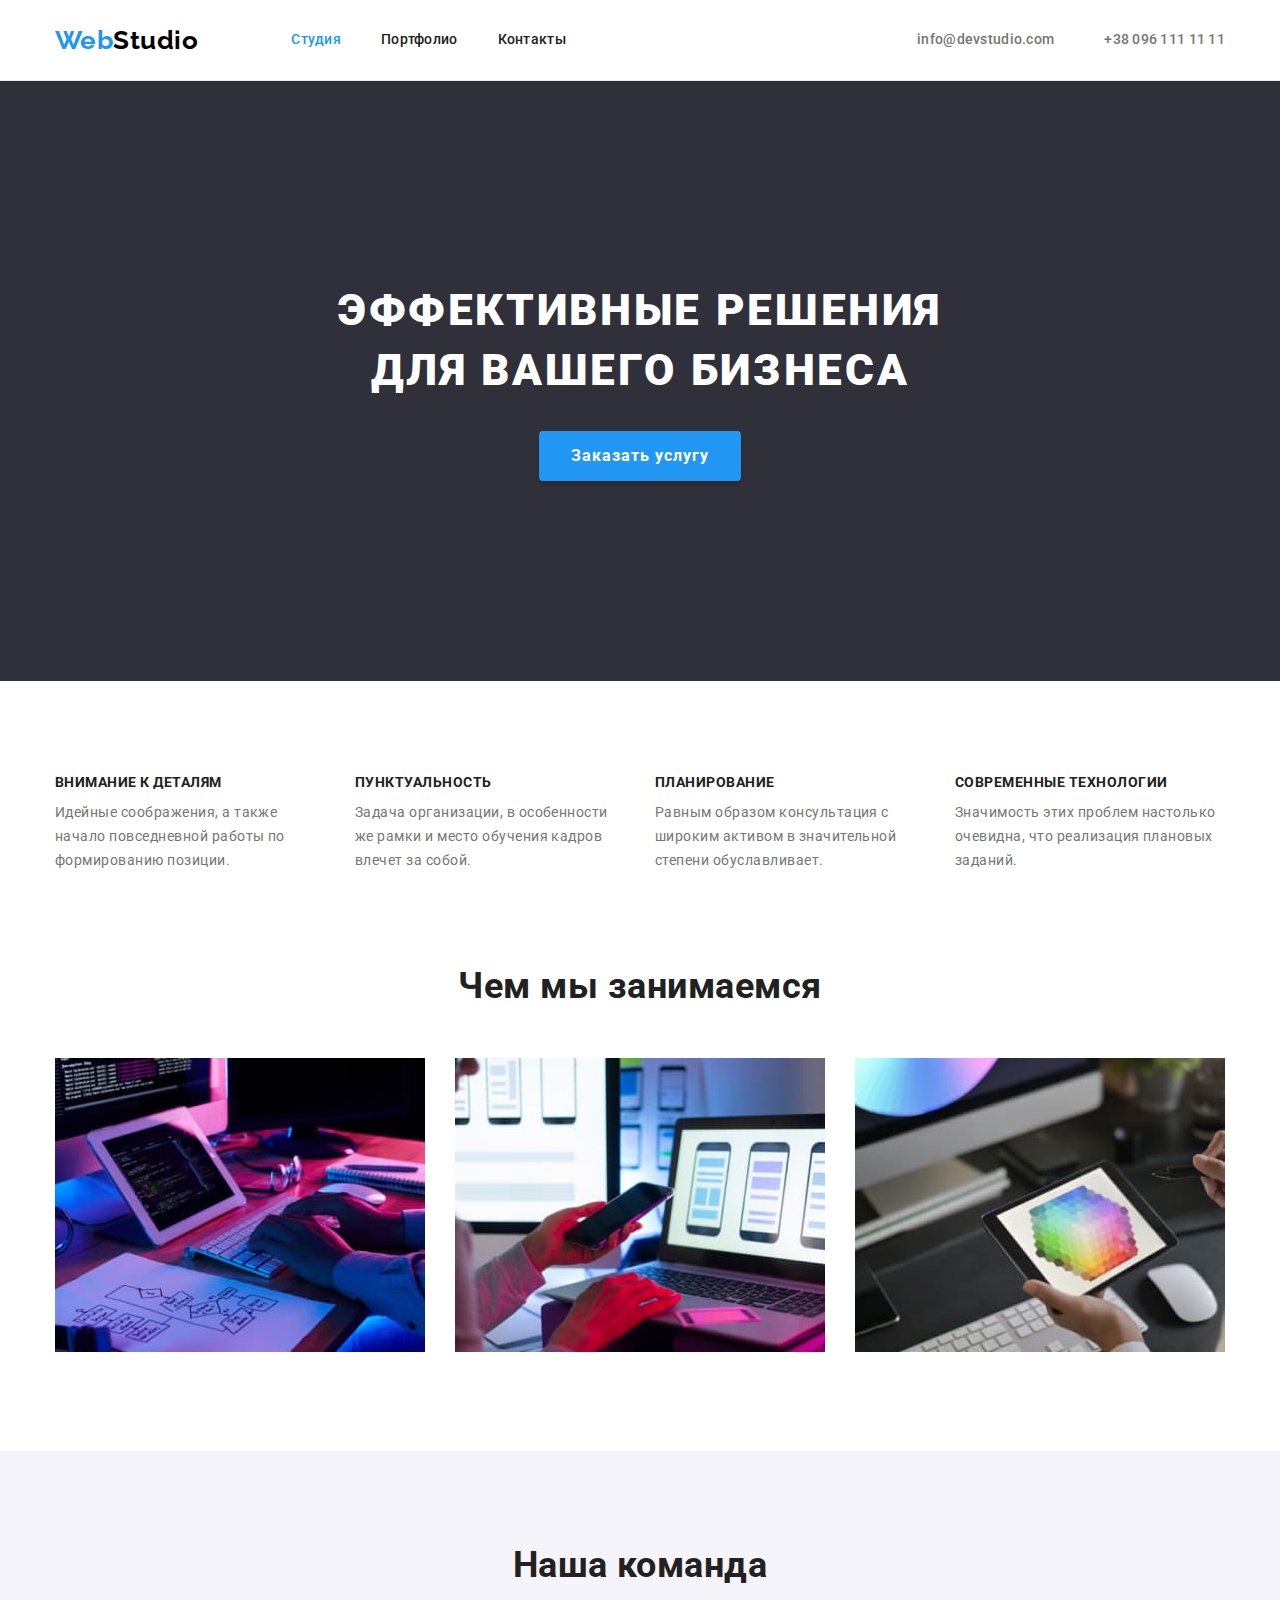
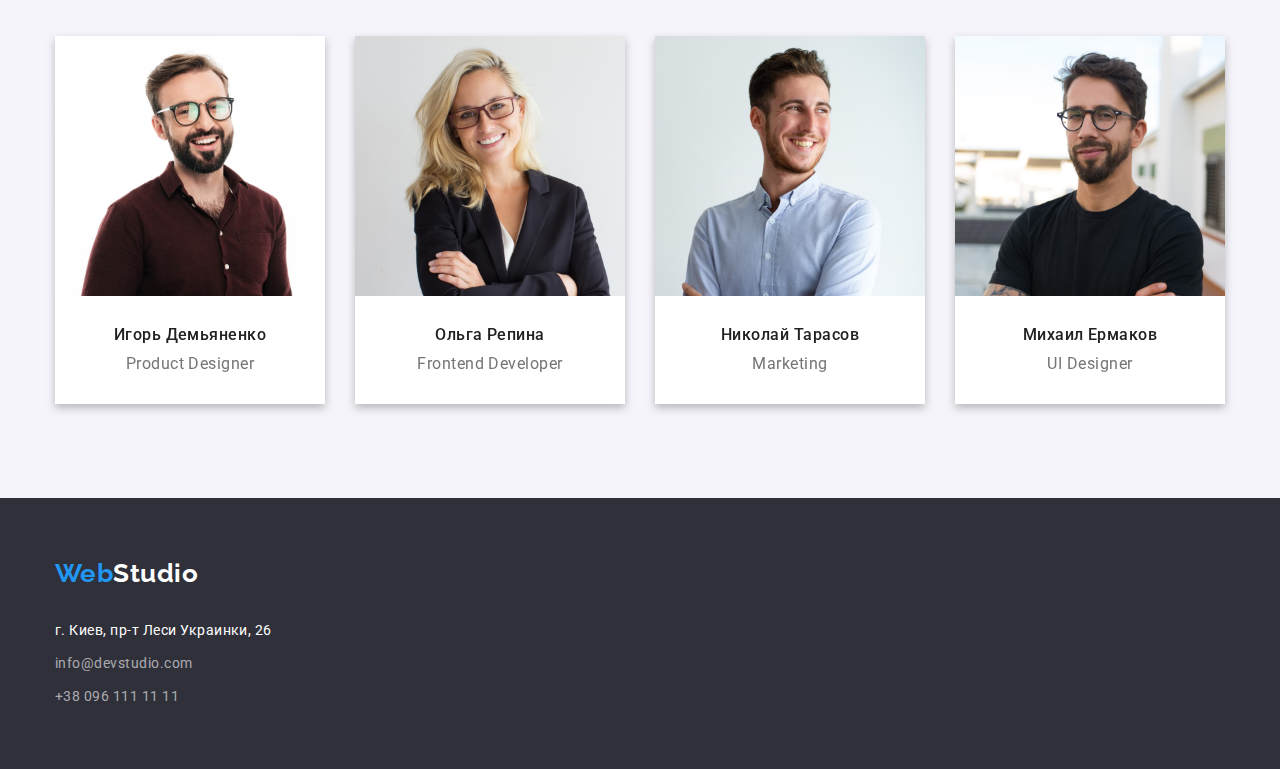
==== index.html @ 577b6de7 "Initial commit" ====
<!DOCTYPE html>
<html lang="ru">
  <head>
    <meta charset="UTF-8" />
    <meta http-equiv="X-UA-Compatible" content="IE=edge" />
    <meta name="viewport" content="width=device-width, initial-scale=1.0" />
    <title>Document</title>
    <link
      href="https://fonts.googleapis.com/css2?family=Raleway:wght@700&family=Roboto:wght@400;500;700;900&display=swap"
      rel="stylesheet"
    />
    <link
      rel="stylesheet"
      href="https://cdn.jsdelivr.net/npm/modern-normalize@1.1.0/modern-normalize.min.css"
    />
    <link rel="stylesheet" href="./css/styles.css" />
  </head>
  <body>
    <header class="page-header">
      <div class="container main-nav">
        <nav class="nav-header">
          <a class="logo" href="./index.html"><span>Web</span>Studio</a>
          <ul class="nav-list">
            <li class="item"><a class="link current" href="./index.html">Студия</a></li>
            <li class="item"><a class="link" href="./portfoio.html">Портфолио</a></li>
            <li class="item"><a class="link" href="">Контакты</a></li>
          </ul>
        </nav>
        <div class="contacts-box">
          <a class="contacts" href="mailto:info@devstudio.com">info@devstudio.com</a>
          <a class="contacts" href="tel:+380961111111">+38 096 111 11 11</a>
        </div>
      </div>
    </header>
    <main>
      <section class="main">
        <div class="container main-container">
          <h1 class="main-title">Эффективные решения для вашего бизнеса</h1>
          <button class="button main-btn" type="button">Заказать услугу</button>
        </div>
      </section>
      <section class="section">
        <div class="container">
          <!-- приховати <h2>Преимущества</h2>  -->
          <h2 class="visually-hidden">Преимущества</h2>
          <ul class="features-list">
            <li class="item">
              <h3 class="features-title">Внимание к деталям</h3>
              <p class="features-text">
                Идейные соображения, а также начало повседневной работы по формированию позиции.
              </p>
            </li>
            <li class="item">
              <h3 class="features-title">Пунктуальность</h3>
              <p class="features-text">
                Задача организации, в особенности же рамки и место обучения кадров влечет за собой.
              </p>
            </li>
            <li class="item">
              <h3 class="features-title">Планирование</h3>
              <p class="features-text">
                Равным образом консультация с широким активом в значительной степени обуславливает.
              </p>
            </li>
            <li class="item">
              <h3 class="features-title">Современные технологии</h3>
              <p class="features-text">
                Значимость этих проблем настолько очевидна, что реализация плановых заданий.
              </p>
            </li>
          </ul>
        </div>
      </section>
      <section class="section top">
        <div class="container">
          <h2 class="section-title">Чем мы занимаемся</h2>
          <ul class="do-list">
            <li><img src="images/todo/box_1.jpg" alt="Разработка" width="370" /></li>
            <li><img src="images/todo/box_2.jpg" alt="Структура" width="370" /></li>
            <li><img src="images/todo/box_3.jpg" alt="Дизайн" width="370" /></li>
          </ul>
        </div>
      </section>

      <section class="section dark">
        <div class="container">
          <h2 class="section-title">Наша команда</h2>
          <ul class="team-list">
            <li class="team-item">
              <img src="images/team/team_1.jpg" alt="Мужчина" width="270" />
              <div class="team-item-bottom">
                <h3 class="team-title">Игорь Демьяненко</h3>
                <p class="team-text" lang="en">Product Designer</p>
              </div>
            </li>
            <li class="team-item">
              <img src="images/team/team_2.jpg" alt="Женщина" width="270" />
              <div class="team-item-bottom">
                <h3 class="team-title">Ольга Репина</h3>
                <p class="team-text" lang="en">Frontend Developer</p>
              </div>
            </li>
            <li class="team-item">
              <img src="images/team/team_3.jpg" alt="Мужчина" width="270" />
              <div class="team-item-bottom">
                <h3 class="team-title">Николай Тарасов</h3>
                <p class="team-text" lang="en">Marketing</p>
              </div>
            </li>
            <li class="team-item">
              <img src="images/team/team_4.jpg" alt="Мужчина" width="270" />
              <div class="team-item-bottom">
                <h3 class="team-title">Михаил Ермаков</h3>
                <p class="team-text" lang="en">UI Designer</p>
              </div>
            </li>
          </ul>
        </div>
      </section>
    </main>
    <footer class="footer">
      <div class="container cotainer-footer">
        <a class="logo dark-bg" href="./index.html"><span>Web</span>Studio</a>
        <address>
          <ul class="address-list">
            <li><a class="street" href="">г. Киев, пр-т Леси Украинки, 26</a></li>
            <li><a class="contacts" href="mailto:info@devstudio.com">info@devstudio.com</a></li>
            <li><a class="contacts" href="tel:+380961111111">+38 096 111 11 11</a></li>
          </ul>
        </address>
      </div>
    </footer>
  </body>
</html>
---- css/styles.css ----
:root {
  --brand-color: #2196f3;
  --primay-text-color: #757575;
  --second-text-color: #ffffff;
  --third-text-color: #000000;
  --title-text-color: #212121;
  --bg-color-primary: #ffffff;
  --bg-color-second: #f5f4fa;
  --bg-color-third: #2f303a;
  --address-color: rgba(255, 255, 255, 0.6);
}

body {
  background-color: var(--bg-color-primary);
  font-family: 'Roboto', sans-serif;
  letter-spacing: 0.03em;
}
ul {
  list-style: none;
  margin-top: 0;
  margin-bottom: 0;
  padding-left: 0;
}
h1,
h2,
h3,
h4,
p {
  margin-top: 0;
  margin-bottom: 0;
}
button {
  font-family: inherit;
  cursor: pointer;
  border: none;
}

.container {
  width: 1200px;
  padding-left: 15px;
  padding-right: 15px;
  margin-left: auto;
  margin-right: auto;
}
.section {
  padding-top: 94px;
  padding-bottom: 94px;
}
.visually-hidden {
  position: absolute;
  width: 1px;
  height: 1px;
  margin: -1px;
  border: 0;
  padding: 0;
  white-space: nowrap;
  clip-path: inset(100%);
  clip: rect(0 0 0 0);
  overflow: hidden;
}

/* хедер */
.page-header {
  border-bottom: 1px solid #ececec;
}
.main-nav {
  display: flex;
  justify-content: space-between;
  align-items: center;
}
.nav-header {
  display: flex;
  align-items: center;
}
.logo {
  margin-right: 93px;
  color: var(--third-text-color);
  font-family: 'Raleway', sans-serif;
  font-weight: 700;
  font-size: 26px;
  line-height: 1.19;
  text-decoration: none;
}
.logo span {
  color: var(--brand-color);
}
.nav-list {
  display: flex;
}
.nav-list .link {
  display: block;
  padding-top: 32px;
  padding-bottom: 32px;
  color: var(--title-text-color);
  font-weight: 500;
  font-size: 14px;
  line-height: 1.14;
  letter-spacing: 0.02em;
  text-decoration: none;
}
.nav-list .item:not(:last-child) {
  margin-right: 40px;
}
.nav-list .link:hover,
.nav-list .link:focus {
  color: var(--brand-color);
}
.nav-list .link.current {
  color: var(--brand-color);
}
.page-header .contacts {
  margin-right: 50px;
  color: var(--primay-text-color);
  font-weight: 500;
  font-size: 14px;
  line-height: 1.14;
  letter-spacing: 0.02em;
  text-decoration: none;
}
.page-header .contacts:last-child {
  margin-right: 0;
}
.contacts:hover,
.contacts:focus {
  color: var(--brand-color);
}
.contacts-box {
  display: flex;
  /* gap: 50px; */
}

/* головний */
.main {
  text-align: center;
  background-color: var(--bg-color-third);
}
.main-container {
  padding-top: 200px;
  padding-bottom: 200px;
}
.main-title {
  width: 696px;
  margin-bottom: 30px;
  margin-left: auto;
  margin-right: auto;
  text-transform: uppercase;

  color: var(--second-text-color);
  font-weight: 900;
  font-size: 44px;
  line-height: 1.36;
  text-align: center;
  letter-spacing: 0.06em;
}
.button.main-btn {
  box-shadow: 0px 4px 4px rgba(0, 0, 0, 0.15);
  border-radius: 4px;
  color: var(--second-text-color);
  background-color: var(--brand-color);
  padding: 10px 32px;
  font-weight: 700;
  font-size: 16px;
  line-height: 1.88;
  letter-spacing: 0.06em;
}

/* перваги */
.features-list {
  display: flex;
  justify-content: space-between;
}
.features-list .item {
  width: 270px;
}
.features-title {
  margin-bottom: 10px;
  color: var(--title-text-color);
  font-weight: 700;
  font-size: 14px;
  line-height: 1.14;
  text-transform: uppercase;
}
.features-text {
  color: var(--primay-text-color);
  font-size: 14px;
  line-height: 1.71;
}
/* роота */
.section.top {
  padding-top: 0;
}
.section-title {
  margin-bottom: 50px;
  color: var(--title-text-color);
  font-weight: 700;
  font-size: 36px;
  line-height: 1.16;
  text-align: center;
}
.do-list {
  display: flex;
  justify-content: space-between;
}
/* команда */
.section.dark {
  background-color: var(--bg-color-second);
}
.team-list {
  display: flex;
  /* gap: 30px; */
}
.team-item {
  margin-right: 30px;
  /* flex-basis: calc((100% - 90px)/4; */
  width: 270px;
  text-align: center;
  filter: drop-shadow(0px 4px 4px rgba(0, 0, 0, 0.25));
}
.team-item:last-child {
  margin-right: 0;
}
.team-title {
  color: var(--title-text-color);
  font-weight: 500;
  font-size: 16px;
  line-height: 1.18;
  margin-bottom: 10px;
}

.team-item img {
  display: block;
}
.team-item-bottom {
  background-color: var(--bg-color-primary);
  padding: 30px 10px;
}
.team-text {
  color: var(--primay-text-color);
  font-size: 16px;
  line-height: 1.18;
}
/* футер */
.footer {
  background-color: var(--bg-color-third);
}
.cotainer-footer {
  padding-top: 60px;
  padding-bottom: 60px;
}
.logo.dark-bg {
  display: block;
  margin-bottom: 30px;
  color: var(--second-text-color);
}
.address-list {
  font-style: normal;
  font-size: 14px;
  line-height: 1.71;
}
.address-list .street {
  color: var(--second-text-color);
  text-decoration: none;
}
/* .address-list .street:hover,
.address-list .street:focus {
  color: var(--brand-color);
} */
.address-list .contacts {
  display: block;
  margin-top: 9px;
  color: var(--address-color);
  text-decoration: none;
}
.address-list .contacts:hover,
.address-list .contacts:focus {
  color: var(--brand-color);
}

/* portfolio.html */
.button-list {
  display: flex;
  align-items: center;
  justify-content: center;
  /* gap: 8px; */
  margin-bottom: 50px;
}
.button-list .button {
  padding: 6px 22px;
  border-radius: 4px;
  color: var(--title-text-color);
  background-color: var(--bg-color-second);
  font-weight: 500;
  font-size: 16px;
  line-height: 1.62;
  letter-spacing: 0.03em;
}
.button-items {
  margin-right: 8px;
}
.button-items:last-child {
  margin-right: 0;
}
.button-list .button:hover,
.button-list .button:focus {
  color: var(--second-text-color);
  background-color: var(--brand-color);
}
.projects-list {
  display: flex;
  flex-wrap: wrap;
  /* gap: 30px; */
}
.projects-list-items {
  margin-bottom: 30px;
  margin-right: 30px;
}
.projects-list-items:nth-child(3n) {
  margin-right: 0;
}
.projects-list-items:nth-child(n + 7) {
  margin-bottom: 0;
}
.projects-list img {
  display: block;
}
.projects-img {
  border: 1px solid #eeeeee;
  border-top: none;
  padding: 20px 24px;
}
.project-title {
  color: var(--title-text-color);
  font-weight: 700;
  font-size: 18px;
  line-height: 2;
  letter-spacing: 0.06em;
  margin-bottom: 4px;
}
.project-text {
  color: var(--primay-text-color);
  font-size: 16px;
  line-height: 1.88;
}
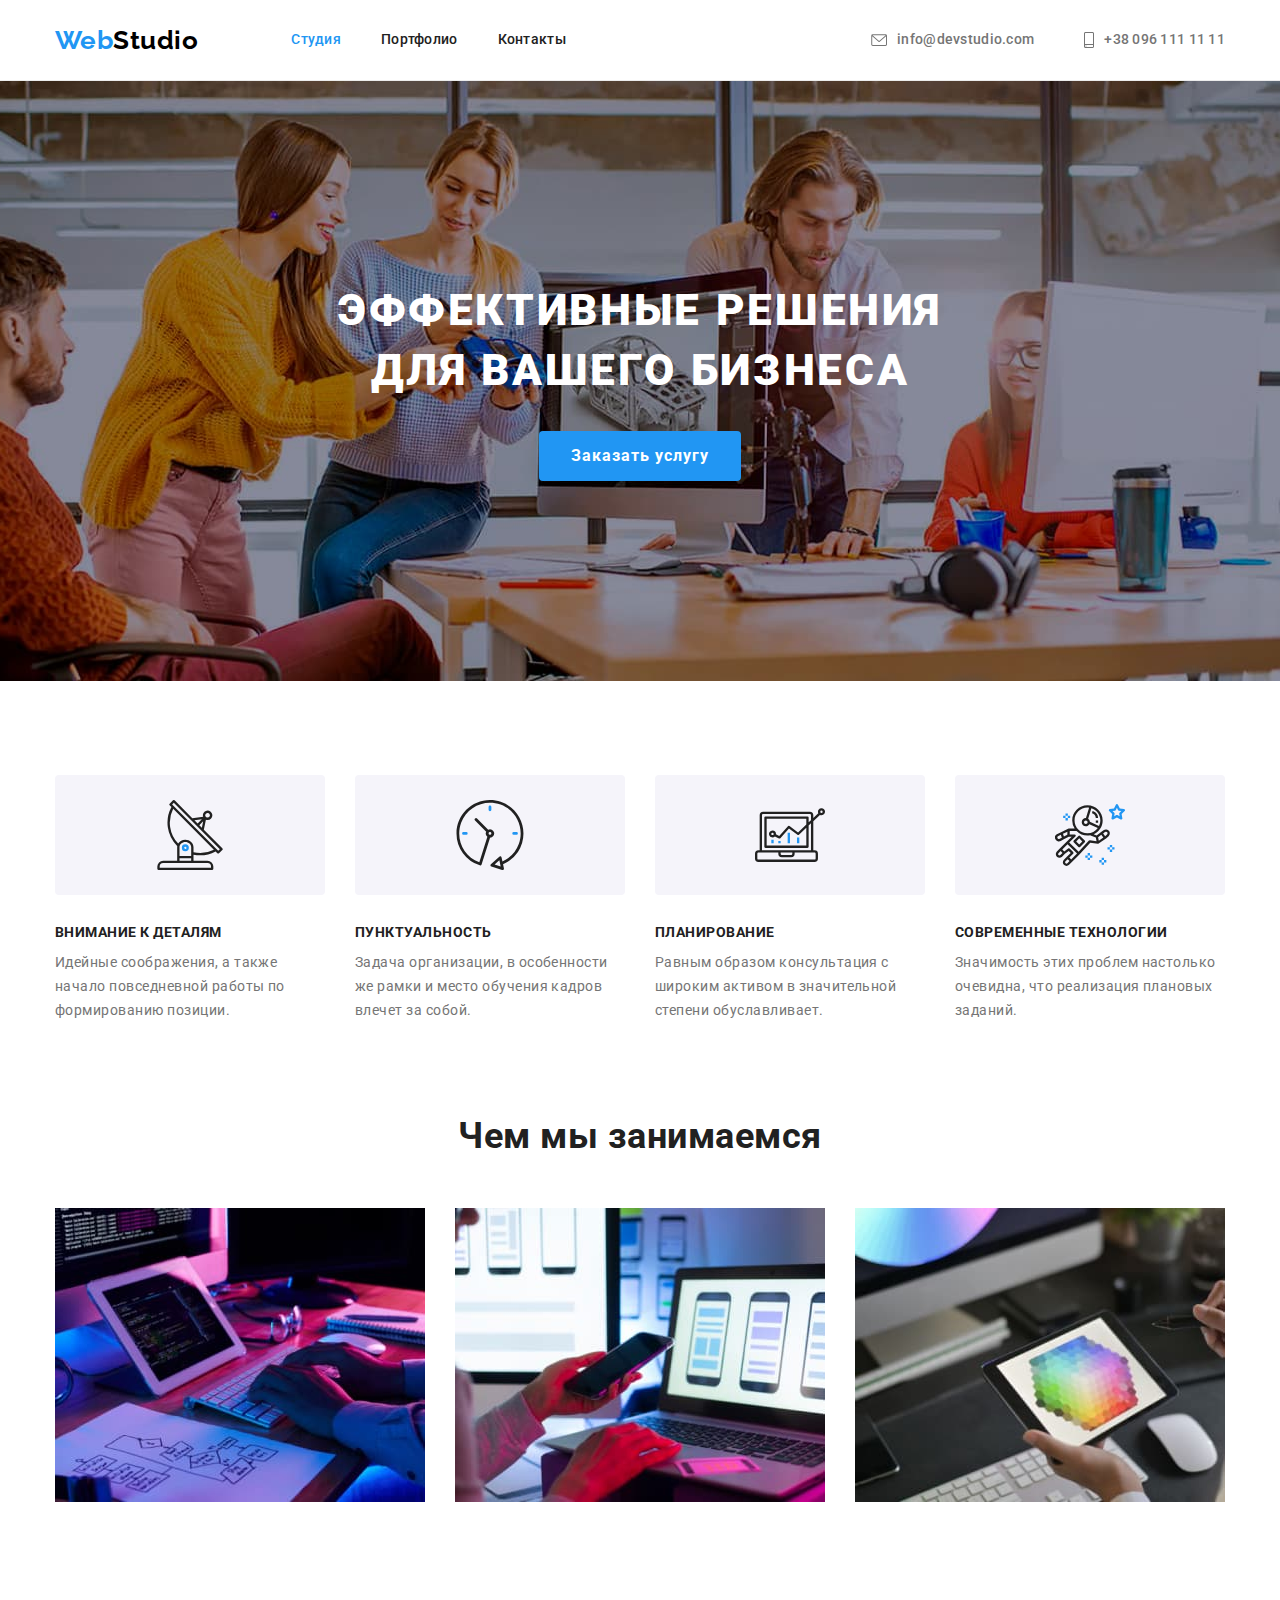
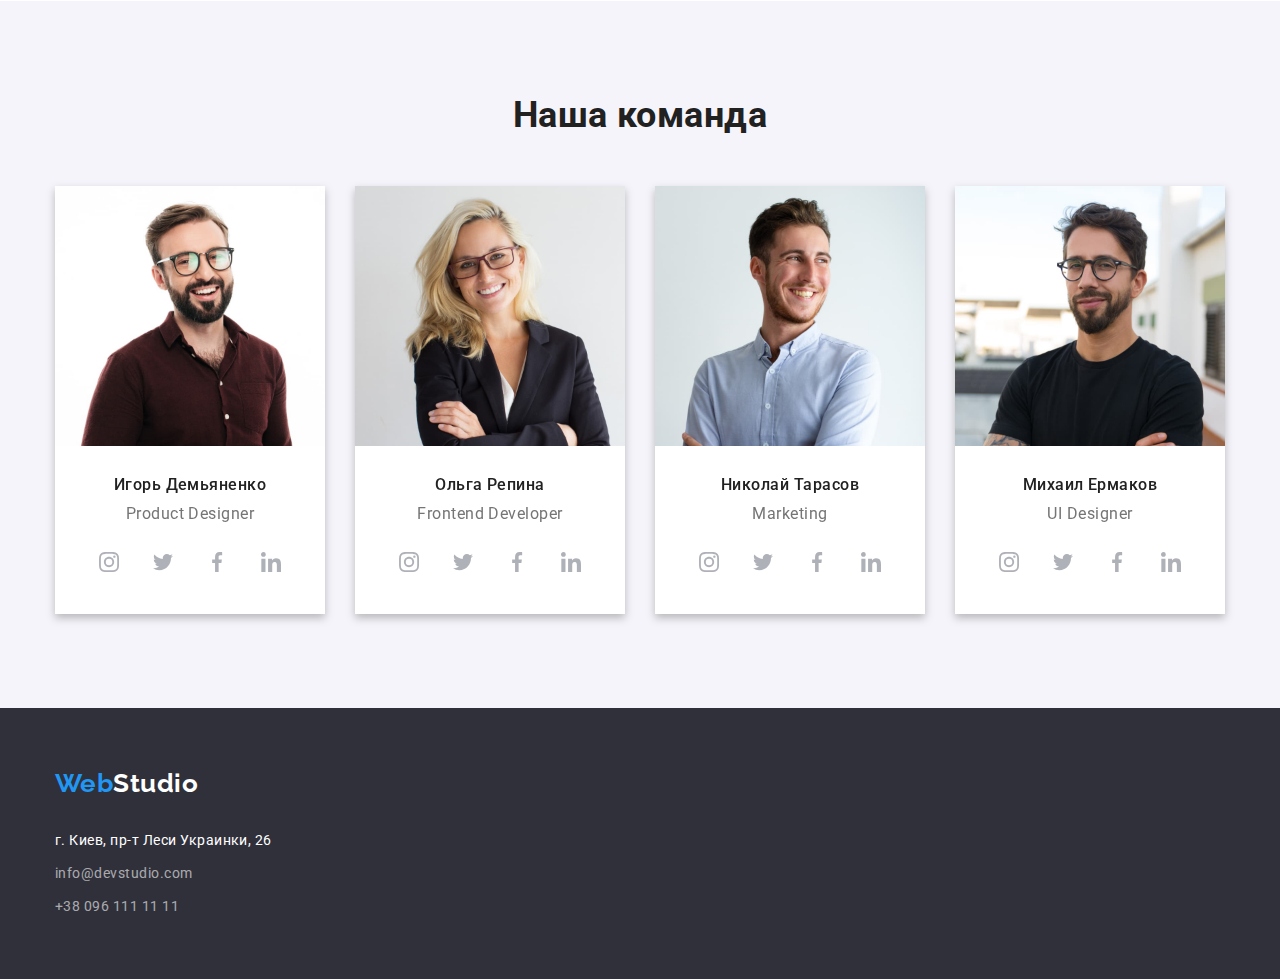
==== commit 9b5abc1e: "add some svg" ====
--- a/index.html
+++ b/index.html
@@ -16,53 +16,87 @@
     <link rel="stylesheet" href="./css/styles.css" />
   </head>
   <body>
-    <header class="page-header">
-      <div class="container main-nav">
-        <nav class="nav-header">
+    <!-- Heder -->
+    <header class="header">
+      <div class="container header-container">
+        <nav class="header-nav">
           <a class="logo" href="./index.html"><span>Web</span>Studio</a>
-          <ul class="nav-list">
+          <ul class="header-nav-list">
             <li class="item"><a class="link current" href="./index.html">Студия</a></li>
             <li class="item"><a class="link" href="./portfoio.html">Портфолио</a></li>
             <li class="item"><a class="link" href="">Контакты</a></li>
           </ul>
         </nav>
-        <div class="contacts-box">
-          <a class="contacts" href="mailto:info@devstudio.com">info@devstudio.com</a>
-          <a class="contacts" href="tel:+380961111111">+38 096 111 11 11</a>
+        <div class="header-contacts">
+          <a class="header-contacts-link" href="mailto:info@devstudio.com">
+            <svg class="contacts-icon" width="16" height="12">
+              <use href="./images/icons.svg#icon-mail"></use>
+            </svg>
+            info@devstudio.com</a
+          >
+          <a class="header-contacts-link" href="tel:+380961111111">
+            <svg class="contacts-icon" width="10" height="16">
+              <use href="./images/icons.svg#icon-smartphone"></use>
+            </svg>
+            +38 096 111 11 11</a
+          >
         </div>
       </div>
     </header>
+
     <main>
-      <section class="main">
-        <div class="container main-container">
+      <!-- Hero -->
+      <section class="hero">
+        <div class="container hero-container">
           <h1 class="main-title">Эффективные решения для вашего бизнеса</h1>
-          <button class="button main-btn" type="button">Заказать услугу</button>
+          <button class="main-btn" type="button">Заказать услугу</button>
         </div>
       </section>
+      <!-- Benefits -->
       <section class="section">
         <div class="container">
           <!-- приховати <h2>Преимущества</h2>  -->
           <h2 class="visually-hidden">Преимущества</h2>
           <ul class="features-list">
             <li class="item">
+              <div class="features-icon">
+                <svg width="70" height="70">
+                  <use href="./images/icons.svg#icon-antenna"></use>
+                </svg>
+              </div>
               <h3 class="features-title">Внимание к деталям</h3>
               <p class="features-text">
                 Идейные соображения, а также начало повседневной работы по формированию позиции.
               </p>
             </li>
             <li class="item">
+              <div class="features-icon">
+                <svg width="70" height="70">
+                  <use href="./images/icons.svg#icon-clock"></use>
+                </svg>
+              </div>
               <h3 class="features-title">Пунктуальность</h3>
               <p class="features-text">
                 Задача организации, в особенности же рамки и место обучения кадров влечет за собой.
               </p>
             </li>
             <li class="item">
+              <div class="features-icon">
+                <svg width="70" height="70">
+                  <use href="./images/icons.svg#icon-diagram"></use>
+                </svg>
+              </div>
               <h3 class="features-title">Планирование</h3>
               <p class="features-text">
                 Равным образом консультация с широким активом в значительной степени обуславливает.
               </p>
             </li>
             <li class="item">
+              <div class="features-icon">
+                <svg width="70" height="70">
+                  <use href="./images/icons.svg#icon-astronaut"></use>
+                </svg>
+              </div>
               <h3 class="features-title">Современные технологии</h3>
               <p class="features-text">
                 Значимость этих проблем настолько очевидна, что реализация плановых заданий.
@@ -71,18 +105,25 @@
           </ul>
         </div>
       </section>
-      <section class="section top">
+      <!-- Work -->
+      <section class="section work-section">
         <div class="container">
           <h2 class="section-title">Чем мы занимаемся</h2>
-          <ul class="do-list">
-            <li><img src="images/todo/box_1.jpg" alt="Разработка" width="370" /></li>
-            <li><img src="images/todo/box_2.jpg" alt="Структура" width="370" /></li>
-            <li><img src="images/todo/box_3.jpg" alt="Дизайн" width="370" /></li>
+          <ul class="work-list">
+            <li class="work-list-item">
+              <img src="images/todo/box_1.jpg" alt="Разработка" width="370" />
+            </li>
+            <li class="work-list-item">
+              <img src="images/todo/box_2.jpg" alt="Структура" width="370" />
+            </li>
+            <li class="work-list-item">
+              <img src="images/todo/box_3.jpg" alt="Дизайн" width="370" />
+            </li>
           </ul>
         </div>
       </section>
-
-      <section class="section dark">
+      <!-- Team -->
+      <section class="section team-section">
         <div class="container">
           <h2 class="section-title">Наша команда</h2>
           <ul class="team-list">
@@ -91,6 +132,48 @@
               <div class="team-item-bottom">
                 <h3 class="team-title">Игорь Демьяненко</h3>
                 <p class="team-text" lang="en">Product Designer</p>
+                <ul class="team-social-list">
+                  <li class="team-social-item">
+                    <a
+                      class="team-social-link"
+                      href="https://www.instagram.com/"
+                      target="blank"
+                      rel="noopener noreferrer"
+                      ><svg width="20" height="20">
+                        <use href="./images/icons.svg#icon-instagram"></use></svg
+                    ></a>
+                  </li>
+                  <li class="team-social-item">
+                    <a
+                      class="team-social-link"
+                      href="https://twitter.com/"
+                      target="blank"
+                      rel="noopener noreferrer"
+                      ><svg class="team-social-icon" width="20" height="20">
+                        <use href="./images/icons.svg#icon-twitter"></use></svg
+                    ></a>
+                  </li>
+                  <li class="team-social-item">
+                    <a
+                      class="team-social-link"
+                      href="https://uk-ua.facebook.com/"
+                      target="blank"
+                      rel="noopener noreferrer"
+                      ><svg width="20" height="20">
+                        <use href="./images/icons.svg#icon-facebook"></use></svg
+                    ></a>
+                  </li>
+                  <li class="team-social-item">
+                    <a
+                      class="team-social-link"
+                      href="https://ua.linkedin.com/"
+                      target="blank"
+                      rel="noopener noreferrer"
+                      ><svg width="20" height="20">
+                        <use href="./images/icons.svg#icon-linkedin"></use></svg
+                    ></a>
+                  </li>
+                </ul>
               </div>
             </li>
             <li class="team-item">
@@ -98,6 +181,48 @@
               <div class="team-item-bottom">
                 <h3 class="team-title">Ольга Репина</h3>
                 <p class="team-text" lang="en">Frontend Developer</p>
+                <ul class="team-social-list">
+                  <li class="team-social-item">
+                    <a
+                      class="team-social-link"
+                      href="https://www.instagram.com/"
+                      target="blank"
+                      rel="noopener noreferrer"
+                      ><svg width="20" height="20">
+                        <use href="./images/icons.svg#icon-instagram"></use></svg
+                    ></a>
+                  </li>
+                  <li class="team-social-item">
+                    <a
+                      class="team-social-link"
+                      href="https://twitter.com/"
+                      target="blank"
+                      rel="noopener noreferrer"
+                      ><svg class="team-social-icon" width="20" height="20">
+                        <use href="./images/icons.svg#icon-twitter"></use></svg
+                    ></a>
+                  </li>
+                  <li class="team-social-item">
+                    <a
+                      class="team-social-link"
+                      href="https://uk-ua.facebook.com/"
+                      target="blank"
+                      rel="noopener noreferrer"
+                      ><svg width="20" height="20">
+                        <use href="./images/icons.svg#icon-facebook"></use></svg
+                    ></a>
+                  </li>
+                  <li class="team-social-item">
+                    <a
+                      class="team-social-link"
+                      href="https://ua.linkedin.com/"
+                      target="blank"
+                      rel="noopener noreferrer"
+                      ><svg width="20" height="20">
+                        <use href="./images/icons.svg#icon-linkedin"></use></svg
+                    ></a>
+                  </li>
+                </ul>
               </div>
             </li>
             <li class="team-item">
@@ -105,6 +230,48 @@
               <div class="team-item-bottom">
                 <h3 class="team-title">Николай Тарасов</h3>
                 <p class="team-text" lang="en">Marketing</p>
+                <ul class="team-social-list">
+                  <li class="team-social-item">
+                    <a
+                      class="team-social-link"
+                      href="https://www.instagram.com/"
+                      target="blank"
+                      rel="noopener noreferrer"
+                      ><svg width="20" height="20">
+                        <use href="./images/icons.svg#icon-instagram"></use></svg
+                    ></a>
+                  </li>
+                  <li class="team-social-item">
+                    <a
+                      class="team-social-link"
+                      href="https://twitter.com/"
+                      target="blank"
+                      rel="noopener noreferrer"
+                      ><svg class="team-social-icon" width="20" height="20">
+                        <use href="./images/icons.svg#icon-twitter"></use></svg
+                    ></a>
+                  </li>
+                  <li class="team-social-item">
+                    <a
+                      class="team-social-link"
+                      href="https://uk-ua.facebook.com/"
+                      target="blank"
+                      rel="noopener noreferrer"
+                      ><svg width="20" height="20">
+                        <use href="./images/icons.svg#icon-facebook"></use></svg
+                    ></a>
+                  </li>
+                  <li class="team-social-item">
+                    <a
+                      class="team-social-link"
+                      href="https://ua.linkedin.com/"
+                      target="blank"
+                      rel="noopener noreferrer"
+                      ><svg width="20" height="20">
+                        <use href="./images/icons.svg#icon-linkedin"></use></svg
+                    ></a>
+                  </li>
+                </ul>
               </div>
             </li>
             <li class="team-item">
@@ -112,6 +279,48 @@
               <div class="team-item-bottom">
                 <h3 class="team-title">Михаил Ермаков</h3>
                 <p class="team-text" lang="en">UI Designer</p>
+                <ul class="team-social-list">
+                  <li class="team-social-item">
+                    <a
+                      class="team-social-link"
+                      href="https://www.instagram.com/"
+                      target="blank"
+                      rel="noopener noreferrer"
+                      ><svg width="20" height="20">
+                        <use href="./images/icons.svg#icon-instagram"></use></svg
+                    ></a>
+                  </li>
+                  <li class="team-social-item">
+                    <a
+                      class="team-social-link"
+                      href="https://twitter.com/"
+                      target="blank"
+                      rel="noopener noreferrer"
+                      ><svg class="team-social-icon" width="20" height="20">
+                        <use href="./images/icons.svg#icon-twitter"></use></svg
+                    ></a>
+                  </li>
+                  <li class="team-social-item">
+                    <a
+                      class="team-social-link"
+                      href="https://uk-ua.facebook.com/"
+                      target="blank"
+                      rel="noopener noreferrer"
+                      ><svg width="20" height="20">
+                        <use href="./images/icons.svg#icon-facebook"></use></svg
+                    ></a>
+                  </li>
+                  <li class="team-social-item">
+                    <a
+                      class="team-social-link"
+                      href="https://ua.linkedin.com/"
+                      target="blank"
+                      rel="noopener noreferrer"
+                      ><svg width="20" height="20">
+                        <use href="./images/icons.svg#icon-linkedin"></use></svg
+                    ></a>
+                  </li>
+                </ul>
               </div>
             </li>
           </ul>
--- a/css/styles.css
+++ b/css/styles.css
@@ -45,6 +45,14 @@
 .section {
   padding-top: 94px;
   padding-bottom: 94px;
+}
+.section-title {
+  margin-bottom: 50px;
+  color: var(--title-text-color);
+  font-weight: 700;
+  font-size: 36px;
+  line-height: 1.16;
+  text-align: center;
 }
 .visually-hidden {
   position: absolute;
@@ -58,20 +66,24 @@
   clip: rect(0 0 0 0);
   overflow: hidden;
 }
-
-/* хедер */
-.page-header {
+/* --------------------------- */
+/* Header */
+
+.header {
   border-bottom: 1px solid #ececec;
 }
-.main-nav {
+
+.header-container {
   display: flex;
   justify-content: space-between;
   align-items: center;
 }
-.nav-header {
-  display: flex;
-  align-items: center;
-}
+
+.header-nav {
+  display: flex;
+  align-items: center;
+}
+
 .logo {
   margin-right: 93px;
   color: var(--third-text-color);
@@ -84,13 +96,21 @@
 .logo span {
   color: var(--brand-color);
 }
-.nav-list {
-  display: flex;
-}
-.nav-list .link {
+
+.header-nav-list {
+  display: flex;
+  align-items: center;
+}
+
+.header-nav-list .item:not(:last-child) {
+  margin-right: 40px;
+}
+
+.header-nav-list .link {
   display: block;
   padding-top: 32px;
   padding-bottom: 32px;
+
   color: var(--title-text-color);
   font-weight: 500;
   font-size: 14px;
@@ -98,61 +118,78 @@
   letter-spacing: 0.02em;
   text-decoration: none;
 }
-.nav-list .item:not(:last-child) {
-  margin-right: 40px;
-}
-.nav-list .link:hover,
-.nav-list .link:focus {
-  color: var(--brand-color);
-}
-.nav-list .link.current {
-  color: var(--brand-color);
-}
-.page-header .contacts {
+.header-nav-list .link:hover,
+.header-nav-list .link:focus {
+  color: var(--brand-color);
+}
+.header-nav-list .link.current {
+  color: var(--brand-color);
+}
+
+.header-contacts {
+  display: flex;
+  align-items: center;
+}
+
+.header-contacts-link {
+  display: flex;
+  align-items: center;
   margin-right: 50px;
+
   color: var(--primay-text-color);
+  fill: var(--primay-text-color);
   font-weight: 500;
   font-size: 14px;
   line-height: 1.14;
   letter-spacing: 0.02em;
   text-decoration: none;
 }
-.page-header .contacts:last-child {
+.header-contacts-link:last-child {
   margin-right: 0;
 }
-.contacts:hover,
-.contacts:focus {
-  color: var(--brand-color);
-}
-.contacts-box {
-  display: flex;
-  /* gap: 50px; */
-}
-
-/* головний */
-.main {
+.header-contacts-link:hover,
+.header-contacts-link:focus {
+  color: var(--brand-color);
+  fill: var(--brand-color);
+}
+.contacts-icon {
+  margin-right: 10px;
+  fill: inherit;
+}
+
+/* Main */
+
+.hero {
   text-align: center;
-  background-color: var(--bg-color-third);
-}
-.main-container {
+  background-color: rgba(47, 48, 58, 0.4);
+  background-image: url(/images/main/bg-Img.jpg);
+  background-repeat: no-repeat;
+  background-position: center;
+
+  background-color: #c4c4c4;
+}
+
+.hero-container {
   padding-top: 200px;
   padding-bottom: 200px;
 }
+
 .main-title {
   width: 696px;
+  text-align: center;
   margin-bottom: 30px;
   margin-left: auto;
   margin-right: auto;
-  text-transform: uppercase;
 
   color: var(--second-text-color);
   font-weight: 900;
   font-size: 44px;
   line-height: 1.36;
-  text-align: center;
+  text-transform: uppercase;
   letter-spacing: 0.06em;
 }
-.button.main-btn {
+
+.main-btn {
   box-shadow: 0px 4px 4px rgba(0, 0, 0, 0.15);
   border-radius: 4px;
   color: var(--second-text-color);
@@ -163,14 +200,33 @@
   line-height: 1.88;
   letter-spacing: 0.06em;
 }
-
-/* перваги */
+.main-btn:hover,
+.main-btn:focus {
+  background-color: #188ce8;
+}
+
+/* Benefits */
 .features-list {
   display: flex;
-  justify-content: space-between;
+  align-items: center;
 }
 .features-list .item {
   width: 270px;
+  margin-right: 30px;
+}
+.features-list .item:last-child {
+  margin-right: 0;
+}
+.features-icon {
+  display: flex;
+  justify-content: center;
+  align-items: center;
+  margin-bottom: 30px;
+
+  width: 270px;
+  height: 120px;
+  background: var(--bg-color-second);
+  border-radius: 4px;
 }
 .features-title {
   margin-bottom: 10px;
@@ -185,39 +241,42 @@
   font-size: 14px;
   line-height: 1.71;
 }
-/* роота */
-.section.top {
+
+/* Work */
+.work-section {
   padding-top: 0;
 }
-.section-title {
-  margin-bottom: 50px;
-  color: var(--title-text-color);
-  font-weight: 700;
-  font-size: 36px;
-  line-height: 1.16;
-  text-align: center;
-}
-.do-list {
-  display: flex;
-  justify-content: space-between;
-}
-/* команда */
-.section.dark {
+
+.work-list {
+  display: flex;
+  align-items: center;
+}
+.work-list-item:not(:last-child) {
+  margin-right: 30px;
+}
+/* Team */
+.team-section {
   background-color: var(--bg-color-second);
 }
 .team-list {
   display: flex;
-  /* gap: 30px; */
+  align-items: center;
 }
 .team-item {
   margin-right: 30px;
-  /* flex-basis: calc((100% - 90px)/4; */
   width: 270px;
   text-align: center;
   filter: drop-shadow(0px 4px 4px rgba(0, 0, 0, 0.25));
 }
 .team-item:last-child {
   margin-right: 0;
+}
+.team-item img {
+  display: block;
+}
+.team-item-bottom {
+  background-color: var(--bg-color-primary);
+  padding: 30px 10px;
 }
 .team-title {
   color: var(--title-text-color);
@@ -226,19 +285,39 @@
   line-height: 1.18;
   margin-bottom: 10px;
 }
-
-.team-item img {
-  display: block;
-}
-.team-item-bottom {
-  background-color: var(--bg-color-primary);
-  padding: 30px 10px;
-}
 .team-text {
+  margin-bottom: 16px;
   color: var(--primay-text-color);
   font-size: 16px;
   line-height: 1.18;
 }
+.team-social-list {
+  display: flex;
+  align-items: center;
+  justify-content: center;
+}
+.team-social-item:not(:last-child) {
+  margin-right: 10px;
+}
+
+.team-social-link {
+  display: flex;
+  align-items: center;
+  justify-content: center;
+  width: 44px;
+  height: 44px;
+  border-radius: 50%;
+  fill: #afb1b8;
+}
+.team-social-link:hover,
+.team-social-link:focus {
+  background-color: var(--brand-color);
+  fill: var(--second-text-color);
+}
+.team-social-icon {
+  fill: inherit;
+}
+
 /* футер */
 .footer {
   background-color: var(--bg-color-third);
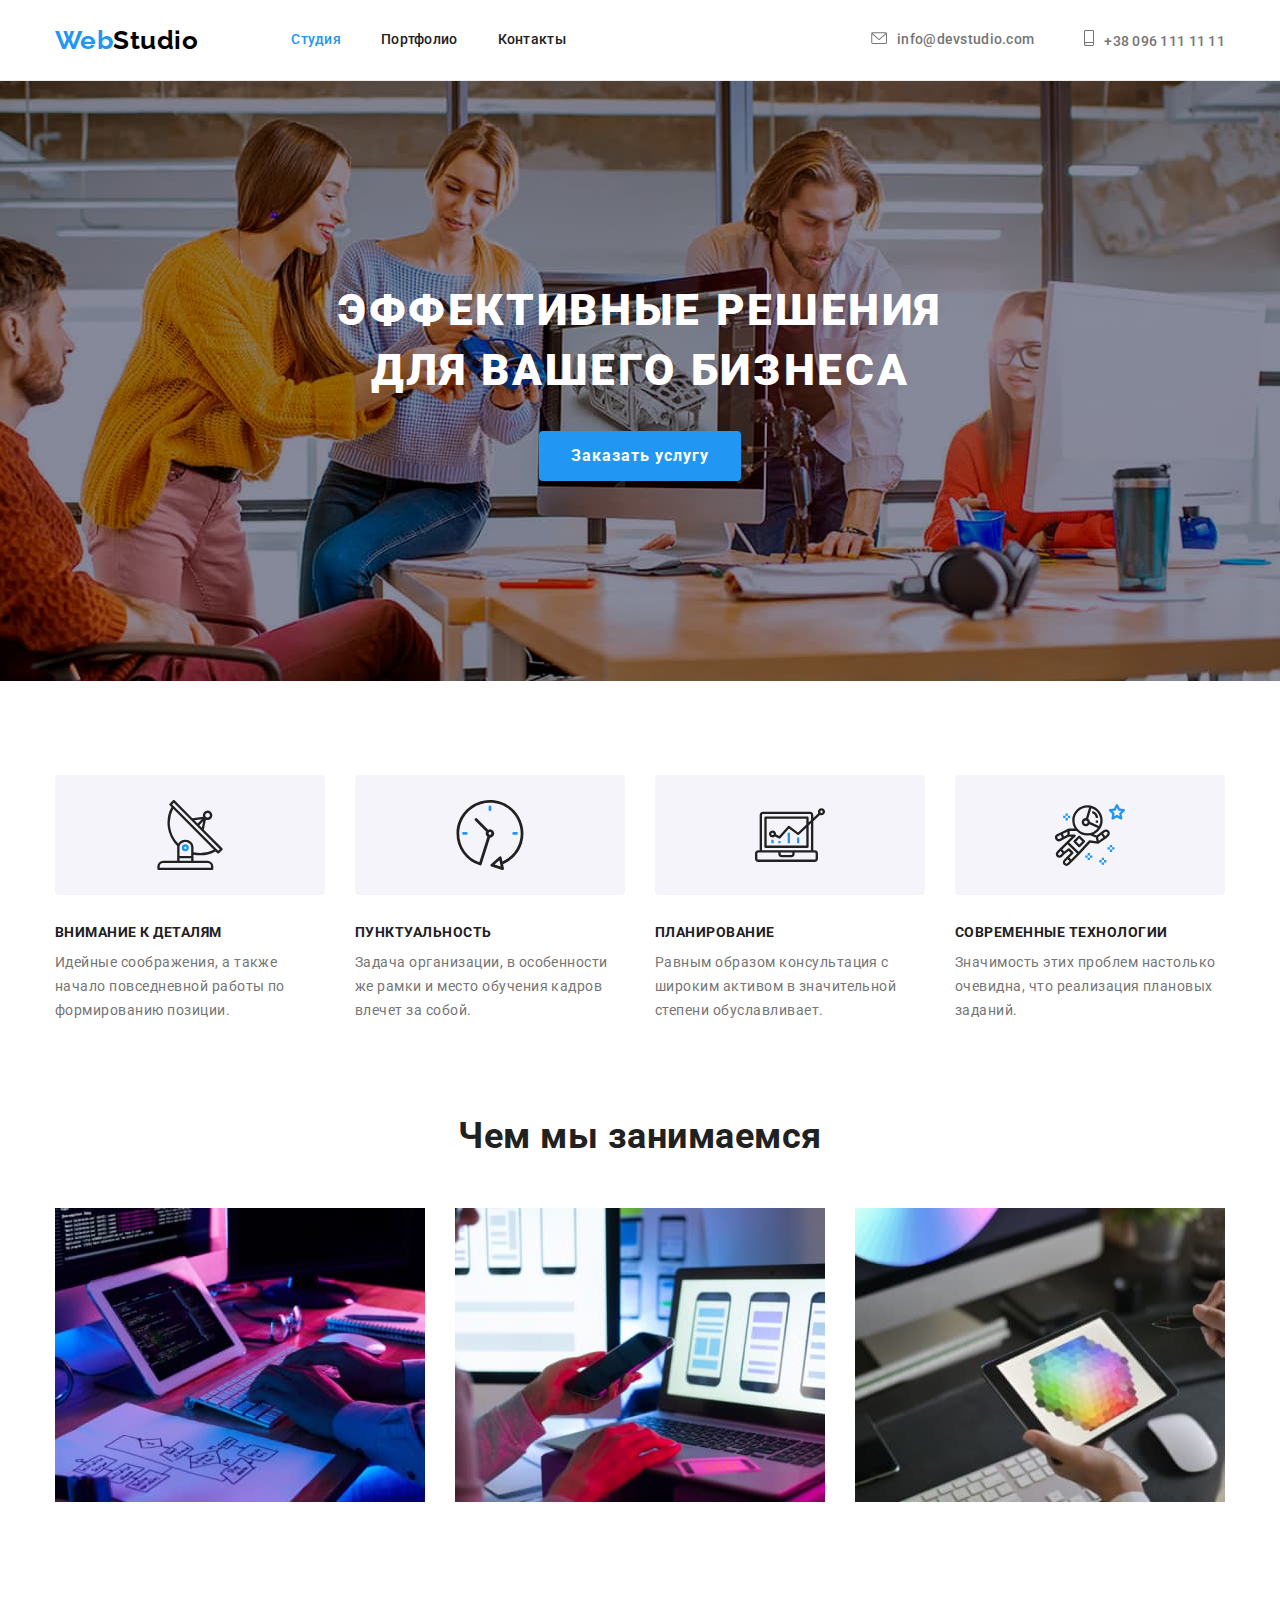
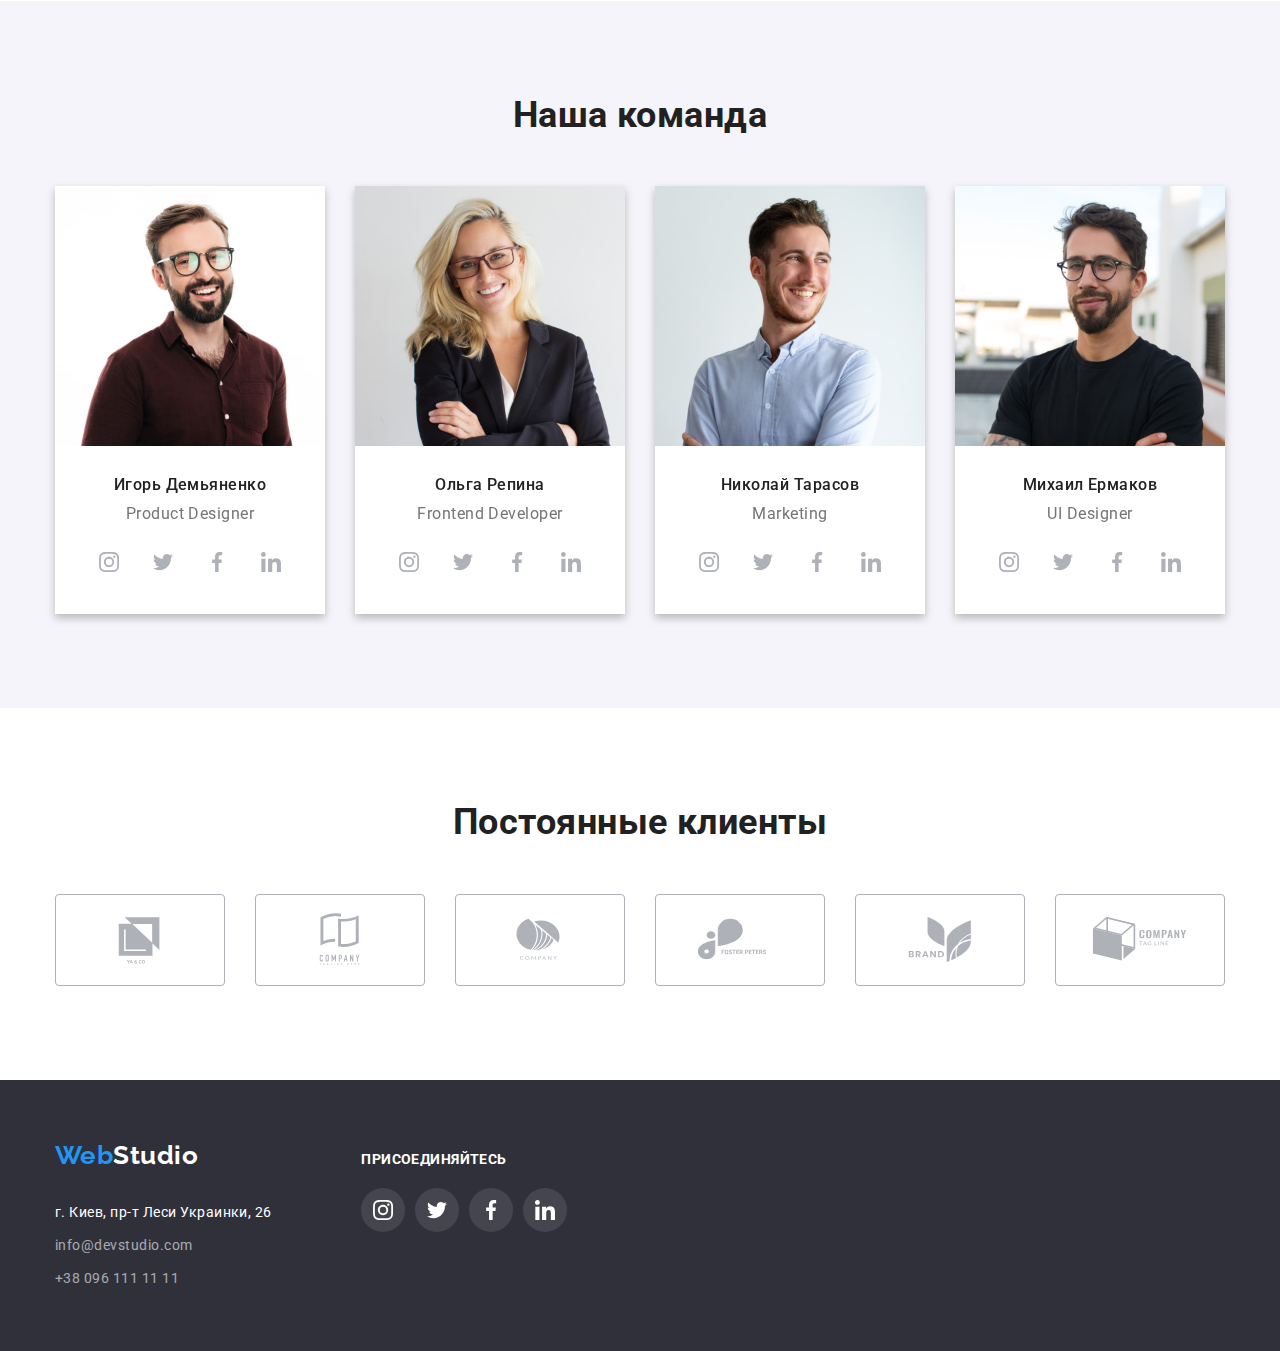
==== commit 130d336d: "add all svg" ====
--- a/index.html
+++ b/index.html
@@ -43,7 +43,6 @@
         </div>
       </div>
     </header>
-
     <main>
       <!-- Hero -->
       <section class="hero">
@@ -326,17 +325,132 @@
           </ul>
         </div>
       </section>
+      <section class="section">
+        <div class="container">
+          <h2 class="section-title">Постоянные клиенты</h2>
+          <ul class="customers-list">
+            <li class="customer-item">
+              <a
+                class="customer-link"
+                href="http://www.yasolicitors.co.uk/"
+                target="blank"
+                rel="noopener noreferrer"
+                ><svg class="customer-logo" width="106" height="60">
+                  <use href="./images/icons.svg#icon-logo1"></use></svg
+              ></a>
+            </li>
+            <li class="customer-item">
+              <a
+                class="customer-link"
+                href="http://www.yasolicitors.co.uk/"
+                target="blank"
+                rel="noopener noreferrer"
+                ><svg class="customer-logo" width="106" height="60">
+                  <use href="./images/icons.svg#icon-logo2"></use></svg
+              ></a>
+            </li>
+            <li class="customer-item">
+              <a
+                class="customer-link"
+                href="http://www.yasolicitors.co.uk/"
+                target="blank"
+                rel="noopener noreferrer"
+                ><svg class="customer-logo" width="106" height="60">
+                  <use href="./images/icons.svg#icon-logo3"></use></svg
+              ></a>
+            </li>
+            <li class="customer-item">
+              <a
+                class="customer-link"
+                href="http://www.yasolicitors.co.uk/"
+                target="blank"
+                rel="noopener noreferrer"
+                ><svg class="customer-logo" width="106" height="60">
+                  <use href="./images/icons.svg#icon-logo4"></use></svg
+              ></a>
+            </li>
+            <li class="customer-item">
+              <a
+                class="customer-link"
+                href="http://www.yasolicitors.co.uk/"
+                target="blank"
+                rel="noopener noreferrer"
+                ><svg class="customer-logo" width="106" height="60">
+                  <use href="./images/icons.svg#icon-logo5"></use></svg
+              ></a>
+            </li>
+            <li class="customer-item">
+              <a
+                class="customer-link"
+                href="http://www.yasolicitors.co.uk/"
+                target="blank"
+                rel="noopener noreferrer"
+                ><svg class="customer-logo" width="106" height="60">
+                  <use href="./images/icons.svg#icon-logo6"></use></svg
+              ></a>
+            </li>
+          </ul>
+        </div>
+      </section>
     </main>
+    <!-- Footer -->
     <footer class="footer">
-      <div class="container cotainer-footer">
-        <a class="logo dark-bg" href="./index.html"><span>Web</span>Studio</a>
-        <address>
-          <ul class="address-list">
-            <li><a class="street" href="">г. Киев, пр-т Леси Украинки, 26</a></li>
-            <li><a class="contacts" href="mailto:info@devstudio.com">info@devstudio.com</a></li>
-            <li><a class="contacts" href="tel:+380961111111">+38 096 111 11 11</a></li>
-          </ul>
-        </address>
+      <div class="container footer-cotainer">
+        <div class="contacts-container">
+          <a class="logo dark-bg" href="./index.html"><span>Web</span>Studio</a>
+          <address>
+            <ul class="address-list">
+              <li><a class="street" href="">г. Киев, пр-т Леси Украинки, 26</a></li>
+              <li><a class="contacts" href="mailto:info@devstudio.com">info@devstudio.com</a></li>
+              <li><a class="contacts" href="tel:+380961111111">+38 096 111 11 11</a></li>
+            </ul>
+          </address>
+        </div>
+        <div class="social-container">
+          <p class="social-title">присоединяйтесь</p>
+          <ul class="our-social-list">
+            <li class="our-social-item">
+              <a
+                class="our-social-link"
+                href="https://www.instagram.com/"
+                target="blank"
+                rel="noopener noreferrer"
+                ><svg width="20" height="20">
+                  <use href="./images/icons.svg#icon-instagram"></use></svg
+              ></a>
+            </li>
+            <li class="our-social-item">
+              <a
+                class="our-social-link"
+                href="https://twitter.com/"
+                target="blank"
+                rel="noopener noreferrer"
+                ><svg class="team-social-icon" width="20" height="20">
+                  <use href="./images/icons.svg#icon-twitter"></use></svg
+              ></a>
+            </li>
+            <li class="our-social-item">
+              <a
+                class="our-social-link"
+                href="https://uk-ua.facebook.com/"
+                target="blank"
+                rel="noopener noreferrer"
+                ><svg width="20" height="20">
+                  <use href="./images/icons.svg#icon-facebook"></use></svg
+              ></a>
+            </li>
+            <li class="our-social-item">
+              <a
+                class="our-social-link"
+                href="https://ua.linkedin.com/"
+                target="blank"
+                rel="noopener noreferrer"
+                ><svg width="20" height="20">
+                  <use href="./images/icons.svg#icon-linkedin"></use></svg
+              ></a>
+            </li>
+          </ul>
+        </div>
       </div>
     </footer>
   </body>
--- a/css/styles.css
+++ b/css/styles.css
@@ -67,6 +67,7 @@
   overflow: hidden;
 }
 /* --------------------------- */
+
 /* Header */
 
 .header {
@@ -133,7 +134,7 @@
 
 .header-contacts-link {
   display: flex;
-  align-items: center;
+  align-items: baseline;
   margin-right: 50px;
 
   color: var(--primay-text-color);
@@ -157,7 +158,7 @@
   fill: inherit;
 }
 
-/* Main */
+/* Hero */
 
 .hero {
   text-align: center;
@@ -206,6 +207,7 @@
 }
 
 /* Benefits */
+
 .features-list {
   display: flex;
   align-items: center;
@@ -243,6 +245,7 @@
 }
 
 /* Work */
+
 .work-section {
   padding-top: 0;
 }
@@ -254,7 +257,9 @@
 .work-list-item:not(:last-child) {
   margin-right: 30px;
 }
+
 /* Team */
+
 .team-section {
   background-color: var(--bg-color-second);
 }
@@ -318,13 +323,50 @@
   fill: inherit;
 }
 
-/* футер */
+/* Customers */
+
+.customers-list {
+  display: flex;
+  align-items: center;
+}
+.customer-item:not(:last-child) {
+  margin-right: 30px;
+}
+.customer-link {
+  display: flex;
+  align-items: center;
+  justify-content: center;
+  width: 170px;
+  height: 92px;
+  fill: #afb1b8;
+
+  border: 1px solid #afb1b8;
+  box-sizing: border-box;
+  border-radius: 4px;
+}
+.customer-link:hover,
+.customer-link:focus {
+  border-color: var(--brand-color);
+  fill: var(--brand-color);
+}
+.customer-logo:hover,
+.customer-logo:focus {
+  fill: inherit;
+}
+
+/* Footer */
+
 .footer {
   background-color: var(--bg-color-third);
 }
-.cotainer-footer {
+.footer-cotainer {
+  display: flex;
+  align-items: baseline;
   padding-top: 60px;
   padding-bottom: 60px;
+}
+.contacts-container {
+  margin-right: 70px;
 }
 .logo.dark-bg {
   display: block;
@@ -340,10 +382,7 @@
   color: var(--second-text-color);
   text-decoration: none;
 }
-/* .address-list .street:hover,
-.address-list .street:focus {
-  color: var(--brand-color);
-} */
+
 .address-list .contacts {
   display: block;
   margin-top: 9px;
@@ -354,16 +393,56 @@
 .address-list .contacts:focus {
   color: var(--brand-color);
 }
+.social-title {
+  margin-bottom: 20px;
+  font-family: 'Roboto';
+  font-style: normal;
+  font-weight: 700;
+  font-size: 14px;
+  line-height: 1.14;
+  letter-spacing: 0.03em;
+  text-transform: uppercase;
+
+  color: var(--second-text-color);
+}
+.our-social-list {
+  display: flex;
+  align-items: center;
+  justify-content: center;
+}
+.our-social-item:not(:last-child) {
+  margin-right: 10px;
+}
+.our-social-link {
+  display: flex;
+  align-items: center;
+  justify-content: center;
+  width: 44px;
+  height: 44px;
+  background-color: rgba(255, 255, 255, 0.1);
+  border-radius: 50%;
+  fill: var(--second-text-color);
+}
+.our-social-link:hover,
+.our-social-link:focus {
+  background-color: var(--brand-color);
+}
+.team-social-icon {
+  fill: inherit;
+}
+
+/* ========================================= */
 
 /* portfolio.html */
-.button-list {
+
+.portfolio-button-list {
   display: flex;
   align-items: center;
   justify-content: center;
   /* gap: 8px; */
   margin-bottom: 50px;
 }
-.button-list .button {
+.portfolio-button {
   padding: 6px 22px;
   border-radius: 4px;
   color: var(--title-text-color);
@@ -373,21 +452,23 @@
   line-height: 1.62;
   letter-spacing: 0.03em;
 }
-.button-items {
+.portfolio-button-items {
   margin-right: 8px;
 }
-.button-items:last-child {
+.portfolio-button-items:last-child {
   margin-right: 0;
 }
-.button-list .button:hover,
-.button-list .button:focus {
+.portfolio-button:hover,
+.portfolio-button:focus {
   color: var(--second-text-color);
   background-color: var(--brand-color);
-}
+  box-shadow: 0px 3px 1px rgba(0, 0, 0, 0.1), 0px 1px 2px rgba(0, 0, 0, 0.08),
+    0px 2px 2px rgba(0, 0, 0, 0.12);
+}
+
 .projects-list {
   display: flex;
   flex-wrap: wrap;
-  /* gap: 30px; */
 }
 .projects-list-items {
   margin-bottom: 30px;
@@ -399,10 +480,19 @@
 .projects-list-items:nth-child(n + 7) {
   margin-bottom: 0;
 }
+.projects-link {
+  display: block;
+  text-decoration: none;
+}
+.projects-link:hover,
+.projects-link:focus {
+  box-shadow: 0px 1px 1px rgba(0, 0, 0, 0.12), 0px 4px 4px rgba(0, 0, 0, 0.06),
+    1px 4px 6px rgba(0, 0, 0, 0.16);
+}
 .projects-list img {
   display: block;
 }
-.projects-img {
+.projects-description {
   border: 1px solid #eeeeee;
   border-top: none;
   padding: 20px 24px;
